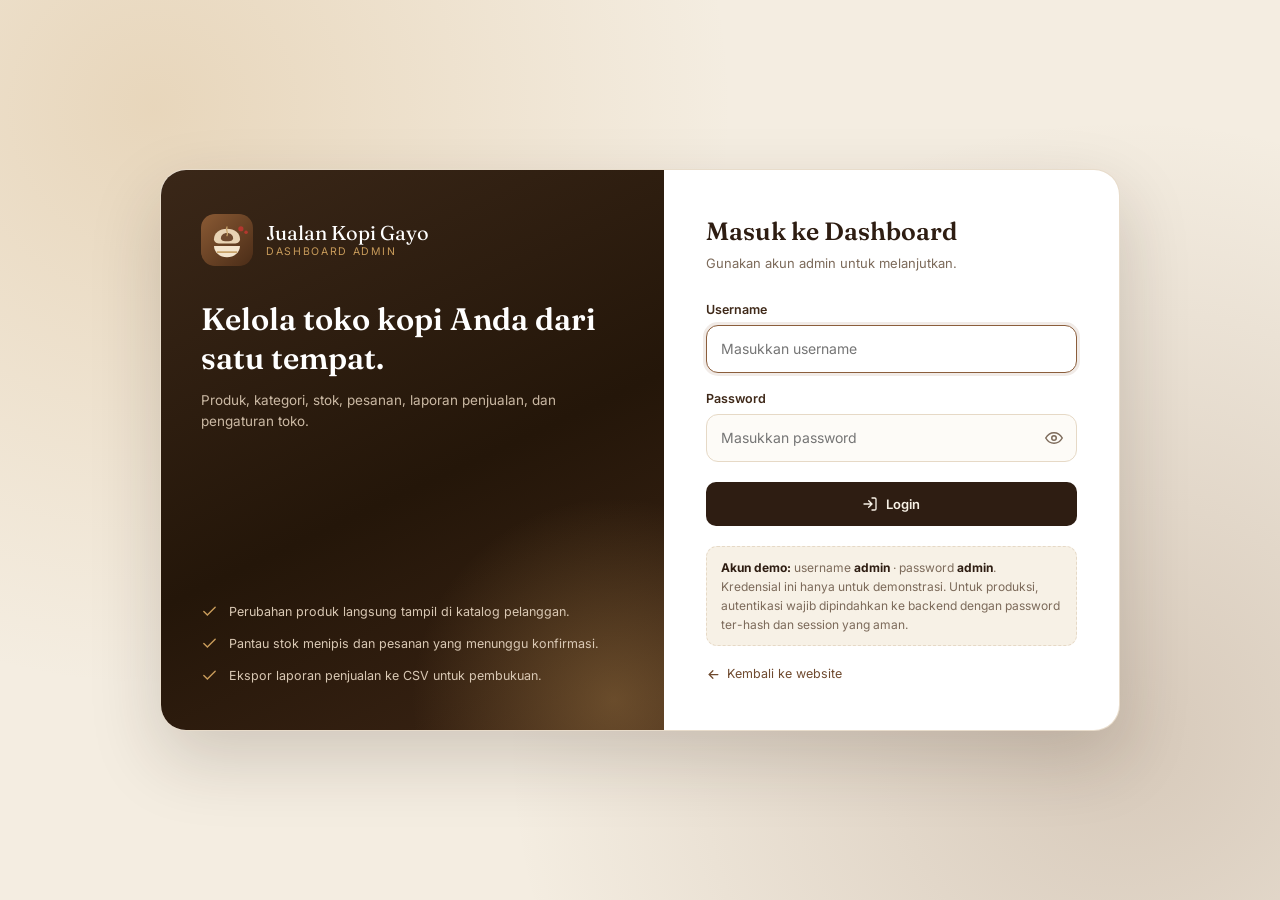
==== admin.html @ de760d2d "Add customer site and admin dashboard so the Vercel project has pages to serve. The deployed project" ====
<!DOCTYPE html>
<html lang="id">
<head>
  <meta charset="UTF-8" />
  <meta name="viewport" content="width=device-width, initial-scale=1.0" />
  <title>Dashboard Admin — Jualan Kopi Gayo</title>
  <meta name="robots" content="noindex, nofollow" />
  <link rel="icon" href="assets/logo.svg" type="image/svg+xml" />
  <link rel="preconnect" href="https://fonts.googleapis.com" />
  <link rel="preconnect" href="https://fonts.gstatic.com" crossorigin />
  <link href="https://fonts.googleapis.com/css2?family=Fraunces:opsz,wght@9..144,500;9..144,600&family=Inter:wght@400;500;600;700&display=swap" rel="stylesheet" />
  <link rel="stylesheet" href="css/admin.css" />
</head>
<body>
  <!-- ============ LOGIN ============ -->
  <section class="login-page" id="loginView">
    <div class="login-card">
      <div class="login-brand">
        <div class="brand-row">
          <img src="assets/logo.svg" alt="Logo Jualan Kopi Gayo" id="loginLogo" />
          <div>
            <div class="brand-name" id="loginBrandName">Jualan Kopi Gayo</div>
            <div class="brand-sub">Dashboard Admin</div>
          </div>
        </div>
        <h1>Kelola toko kopi Anda dari satu tempat.</h1>
        <p>Produk, kategori, stok, pesanan, laporan penjualan, dan pengaturan toko.</p>
        <ul class="login-points">
          <li>
            <svg viewBox="0 0 24 24" fill="none" stroke="currentColor" stroke-width="2" stroke-linecap="round"><path d="M20 6L9 17l-5-5"/></svg>
            <span>Perubahan produk langsung tampil di katalog pelanggan.</span>
          </li>
          <li>
            <svg viewBox="0 0 24 24" fill="none" stroke="currentColor" stroke-width="2" stroke-linecap="round"><path d="M20 6L9 17l-5-5"/></svg>
            <span>Pantau stok menipis dan pesanan yang menunggu konfirmasi.</span>
          </li>
          <li>
            <svg viewBox="0 0 24 24" fill="none" stroke="currentColor" stroke-width="2" stroke-linecap="round"><path d="M20 6L9 17l-5-5"/></svg>
            <span>Ekspor laporan penjualan ke CSV untuk pembukuan.</span>
          </li>
        </ul>
      </div>

      <div class="login-form-wrap">
        <h2>Masuk ke Dashboard</h2>
        <p>Gunakan akun admin untuk melanjutkan.</p>

        <div class="login-error" id="loginError" role="alert">
          <svg viewBox="0 0 24 24" fill="none" stroke="currentColor" stroke-width="2" stroke-linecap="round"><circle cx="12" cy="12" r="10"/><path d="M12 8v4M12 16h.01"/></svg>
          <span>Username atau password salah. Silakan coba lagi.</span>
        </div>

        <form id="loginForm" novalidate>
          <div class="form-group">
            <label for="loginUsername">Username</label>
            <div class="input-wrap">
              <input type="text" id="loginUsername" placeholder="Masukkan username" autocomplete="username" autocapitalize="none" spellcheck="false" />
            </div>
          </div>
          <div class="form-group">
            <label for="loginPassword">Password</label>
            <div class="input-wrap">
              <input type="password" id="loginPassword" placeholder="Masukkan password" autocomplete="current-password" />
              <button type="button" class="toggle-pass" id="togglePassword" aria-label="Tampilkan password" aria-pressed="false">
                <svg id="eyeIcon" viewBox="0 0 24 24" fill="none" stroke="currentColor" stroke-width="2" stroke-linecap="round"><path d="M1 12s4-7 11-7 11 7 11 7-4 7-11 7-11-7-11-7z"/><circle cx="12" cy="12" r="3"/></svg>
              </button>
            </div>
          </div>
          <button class="btn btn-primary btn-block" type="submit" style="height:44px;margin-top:4px">
            <svg viewBox="0 0 24 24" fill="none" stroke="currentColor" stroke-width="2" stroke-linecap="round"><path d="M15 3h4a2 2 0 0 1 2 2v14a2 2 0 0 1-2 2h-4"/><path d="M10 17l5-5-5-5M15 12H3"/></svg>
            Login
          </button>
        </form>

        <div class="login-hint">
          <strong>Akun demo:</strong> username <strong>admin</strong> · password <strong>admin</strong>.<br />
          Kredensial ini hanya untuk demonstrasi. Untuk produksi, autentikasi wajib dipindahkan ke backend dengan password ter-hash dan session yang aman.
        </div>

        <a class="login-back" href="index.html">
          <svg viewBox="0 0 24 24" fill="none" stroke="currentColor" stroke-width="2" stroke-linecap="round"><path d="M19 12H5M11 18l-6-6 6-6"/></svg>
          Kembali ke website
        </a>
      </div>
    </div>
  </section>

  <!-- ============ APP ============ -->
  <div class="app" id="appView" hidden>
    <aside class="sidebar" id="sidebar" aria-label="Navigasi dashboard">
      <div class="sidebar-brand">
        <img src="assets/logo.svg" alt="Logo toko" id="sidebarLogo" />
        <div class="sidebar-brand-text">
          <strong id="sidebarStoreName">Jualan Kopi Gayo</strong>
          <span>Admin Panel</span>
        </div>
      </div>

      <nav class="side-nav">
        <div class="side-section-label">Menu Utama</div>
        <button class="side-link active" data-view="dashboard" type="button">
          <svg viewBox="0 0 24 24" fill="none" stroke="currentColor" stroke-width="2" stroke-linecap="round"><rect x="3" y="3" width="7" height="9" rx="1.5"/><rect x="14" y="3" width="7" height="5" rx="1.5"/><rect x="14" y="12" width="7" height="9" rx="1.5"/><rect x="3" y="16" width="7" height="5" rx="1.5"/></svg>
          <span>Dashboard</span>
        </button>
        <button class="side-link" data-view="produk" type="button">
          <svg viewBox="0 0 24 24" fill="none" stroke="currentColor" stroke-width="2" stroke-linecap="round"><path d="M21 8l-9-5-9 5 9 5 9-5z"/><path d="M3 8v8l9 5 9-5V8"/><path d="M12 13v8"/></svg>
          <span>Kelola Produk</span>
        </button>
        <button class="side-link" data-view="kategori" type="button">
          <svg viewBox="0 0 24 24" fill="none" stroke="currentColor" stroke-width="2" stroke-linecap="round"><path d="M20.6 13.4L11 3.8A2 2 0 0 0 9.6 3H4a1 1 0 0 0-1 1v5.6a2 2 0 0 0 .6 1.4l9.6 9.6a2 2 0 0 0 2.8 0l4.6-4.6a2 2 0 0 0 0-2.6z"/><circle cx="7.5" cy="7.5" r="1.2"/></svg>
          <span>Kategori Produk</span>
        </button>
        <button class="side-link" data-view="stok" type="button">
          <svg viewBox="0 0 24 24" fill="none" stroke="currentColor" stroke-width="2" stroke-linecap="round"><path d="M3 7l9-4 9 4v10l-9 4-9-4z"/><path d="M3 7l9 4 9-4M12 11v10"/></svg>
          <span>Stok Produk</span>
        </button>
        <button class="side-link" data-view="pesanan" type="button">
          <svg viewBox="0 0 24 24" fill="none" stroke="currentColor" stroke-width="2" stroke-linecap="round"><circle cx="9" cy="21" r="1"/><circle cx="20" cy="21" r="1"/><path d="M1 1h4l2.7 13.4a2 2 0 0 0 2 1.6h9.7a2 2 0 0 0 2-1.6L23 6H6"/></svg>
          <span>Pesanan</span>
          <span class="side-badge" id="pendingBadge" hidden>0</span>
        </button>

        <div class="side-section-label">Analitik &amp; Toko</div>
        <button class="side-link" data-view="laporan" type="button">
          <svg viewBox="0 0 24 24" fill="none" stroke="currentColor" stroke-width="2" stroke-linecap="round"><path d="M3 3v18h18"/><path d="M7 15l4-5 3 3 5-7"/></svg>
          <span>Laporan Penjualan</span>
        </button>
        <button class="side-link" data-view="pengaturan" type="button">
          <svg viewBox="0 0 24 24" fill="none" stroke="currentColor" stroke-width="2" stroke-linecap="round"><circle cx="12" cy="12" r="3"/><path d="M19.4 15a1.6 1.6 0 0 0 .3 1.8l.1.1a2 2 0 1 1-2.8 2.8l-.1-.1a1.6 1.6 0 0 0-1.8-.3 1.6 1.6 0 0 0-1 1.5V21a2 2 0 1 1-4 0v-.1A1.6 1.6 0 0 0 9 19.4a1.6 1.6 0 0 0-1.8.3l-.1.1a2 2 0 1 1-2.8-2.8l.1-.1a1.6 1.6 0 0 0 .3-1.8 1.6 1.6 0 0 0-1.5-1H3a2 2 0 1 1 0-4h.1A1.6 1.6 0 0 0 4.6 9a1.6 1.6 0 0 0-.3-1.8l-.1-.1a2 2 0 1 1 2.8-2.8l.1.1a1.6 1.6 0 0 0 1.8.3H9a1.6 1.6 0 0 0 1-1.5V3a2 2 0 1 1 4 0v.1a1.6 1.6 0 0 0 1 1.5 1.6 1.6 0 0 0 1.8-.3l.1-.1a2 2 0 1 1 2.8 2.8l-.1.1a1.6 1.6 0 0 0-.3 1.8V9a1.6 1.6 0 0 0 1.5 1H21a2 2 0 1 1 0 4h-.1a1.6 1.6 0 0 0-1.5 1z"/></svg>
          <span>Pengaturan Toko</span>
        </button>
      </nav>

      <div class="sidebar-foot">
        <button class="side-link" id="logoutSide" type="button">
          <svg viewBox="0 0 24 24" fill="none" stroke="currentColor" stroke-width="2" stroke-linecap="round"><path d="M9 21H5a2 2 0 0 1-2-2V5a2 2 0 0 1 2-2h4"/><path d="M16 17l5-5-5-5M21 12H9"/></svg>
          <span>Logout</span>
        </button>
        <small>Demo · data lokal browser</small>
      </div>
    </aside>

    <div class="overlay-backdrop" id="sidebarOverlay"></div>

    <div class="app-main">
      <header class="topbar">
        <button class="btn-icon menu-btn" id="menuToggle" type="button" aria-label="Buka menu">
          <svg viewBox="0 0 24 24" fill="none" stroke="currentColor" stroke-width="2" stroke-linecap="round"><path d="M3 6h18M3 12h18M3 18h18"/></svg>
        </button>
        <button class="btn-icon menu-btn" id="sidebarCollapse" type="button" aria-label="Ciutkan sidebar" title="Ciutkan sidebar" style="display:none">
          <svg viewBox="0 0 24 24" fill="none" stroke="currentColor" stroke-width="2" stroke-linecap="round"><path d="M9 18l6-6-6-6"/></svg>
        </button>
        <div class="topbar-titles">
          <h1 id="pageTitle">Ringkasan Dashboard</h1>
          <p id="pageSubtitle">Pantau performa toko kopi Anda</p>
        </div>
        <div class="topbar-right">
          <div class="clock">
            <strong id="clockTime">--:--:--</strong>
            <span id="clockDate">—</span>
          </div>
          <div class="admin-chip">
            <span class="avatar" id="adminAvatar">A</span>
            <div class="admin-chip-text">
              <strong id="adminName">Admin</strong>
              <span>Pemilik toko</span>
            </div>
          </div>
          <button class="btn-icon danger" id="logoutBtn" type="button" aria-label="Logout" title="Logout">
            <svg viewBox="0 0 24 24" fill="none" stroke="currentColor" stroke-width="2" stroke-linecap="round"><path d="M9 21H5a2 2 0 0 1-2-2V5a2 2 0 0 1 2-2h4"/><path d="M16 17l5-5-5-5M21 12H9"/></svg>
          </button>
        </div>
      </header>

      <main class="view-wrap">
        <div id="view" class="view" aria-live="polite"></div>
      </main>
    </div>
  </div>

  <div class="modal-root" id="modalRoot" aria-hidden="true"></div>
  <div class="toast-stack" id="toastStack" aria-live="polite"></div>

  <script src="js/data.js"></script>
  <script src="js/store.js"></script>
  <script src="js/admin.js"></script>
</body>
</html>
---- css/admin.css ----
/* =========================================================
   Jualan Kopi Gayo — Dashboard Admin
   ========================================================= */
:root {
  --dark: #2E1D12;
  --dark-2: #3F2919;
  --coffee: #6F4A2F;
  --coffee-2: #8B5E3C;
  --gold: #C89B5A;
  --cream: #F7F1E6;
  --cream-2: #EFE4D2;
  --white: #FFFFFF;
  --ink: #33251B;
  --muted: #7C6A5A;
  --green: #2F7D53;
  --green-bg: #E4F1E9;
  --red: #B4372E;
  --red-bg: #FBE8E6;
  --amber: #9A6B1F;
  --amber-bg: #FBF0DC;
  --blue: #2C5F86;
  --blue-bg: #E4EEF6;
  --line: #E6D9C6;
  --shadow-sm: 0 1px 3px rgba(46, 29, 18, .07);
  --shadow: 0 12px 32px rgba(46, 29, 18, .1);
  --sidebar-w: 262px;
  --sidebar-w-collapsed: 86px;
  --font-body: "Inter", "Segoe UI", system-ui, -apple-system, sans-serif;
  --font-head: "Fraunces", Georgia, serif;
}

* { box-sizing: border-box; }
html, body { height: 100%; }
body {
  margin: 0;
  font-family: var(--font-body);
  background: #F6F1E8;
  color: var(--ink);
  font-size: 14px;
  line-height: 1.55;
  -webkit-font-smoothing: antialiased;
}
h1, h2, h3, h4 { margin: 0; font-family: var(--font-head); color: var(--dark); font-weight: 600; line-height: 1.25; }
a { color: inherit; text-decoration: none; }
button, input, select, textarea { font: inherit; color: inherit; }
button { cursor: pointer; }
img { max-width: 100%; display: block; }
ul { margin: 0; padding: 0; list-style: none; }
[hidden] { display: none !important; }
::selection { background: rgba(200, 155, 90, .35); }

::-webkit-scrollbar { width: 10px; height: 10px; }
::-webkit-scrollbar-thumb { background: #CFBEA9; border-radius: 8px; border: 3px solid transparent; background-clip: content-box; }
::-webkit-scrollbar-thumb:hover { background: #B7A38A; background-clip: content-box; }

/* ---------------- Login ---------------- */
.login-page {
  min-height: 100vh;
  display: grid;
  place-items: center;
  padding: 28px 20px;
  background:
    radial-gradient(circle at 12% 12%, rgba(200, 155, 90, .28), transparent 42%),
    radial-gradient(circle at 88% 82%, rgba(111, 74, 47, .22), transparent 46%),
    #F4EDE1;
}
.login-card {
  width: min(960px, 100%);
  display: grid;
  grid-template-columns: 1.05fr .95fr;
  background: var(--white);
  border-radius: 26px;
  overflow: hidden;
  box-shadow: 0 28px 70px rgba(46, 29, 18, .18);
  border: 1px solid rgba(230, 217, 198, .9);
}
.login-brand {
  background: linear-gradient(155deg, #3A2718 0%, #241609 55%, #3B2414 100%);
  color: #EBDCC7;
  padding: 44px 40px;
  position: relative;
  overflow: hidden;
  display: flex;
  flex-direction: column;
}
.login-brand::after {
  content: "";
  position: absolute;
  width: 420px;
  height: 420px;
  border-radius: 50%;
  right: -160px;
  bottom: -180px;
  background: radial-gradient(circle, rgba(200, 155, 90, .35), transparent 68%);
}
.login-brand .brand-row { display: flex; align-items: center; gap: 13px; position: relative; z-index: 1; }
.login-brand img { width: 52px; height: 52px; border-radius: 14px; }
.login-brand .brand-name { font-family: var(--font-head); font-size: 20px; color: #fff; line-height: 1.15; }
.login-brand .brand-sub { font-size: 10.5px; letter-spacing: .16em; text-transform: uppercase; color: var(--gold); }
.login-brand h1 { color: #fff; font-size: 31px; margin: 34px 0 12px; position: relative; z-index: 1; }
.login-brand p { color: #CBB9A4; font-size: 13.5px; margin: 0 0 26px; position: relative; z-index: 1; }
.login-points { display: grid; gap: 13px; position: relative; z-index: 1; margin-top: auto; }
.login-points li { display: flex; gap: 11px; align-items: flex-start; font-size: 12.5px; color: #D9C8B4; }
.login-points svg { width: 17px; height: 17px; color: var(--gold); flex-shrink: 0; margin-top: 1px; }
.login-form-wrap { padding: 46px 42px; display: flex; flex-direction: column; justify-content: center; }
.login-form-wrap h2 { font-size: 25px; margin-bottom: 6px; }
.login-form-wrap > p { color: var(--muted); font-size: 13px; margin: 0 0 26px; }
.form-group { display: grid; gap: 6px; margin-bottom: 16px; }
.form-group label { font-size: 12.5px; font-weight: 600; color: var(--dark-2); }
.input-wrap { position: relative; }
.input-wrap input {
  width: 100%;
  padding: 12px 14px;
  border-radius: 12px;
  border: 1px solid var(--line);
  background: #FDFBF7;
  outline: none;
  transition: border-color .16s ease, box-shadow .16s ease;
  font-size: 14px;
}
.input-wrap input:focus { border-color: var(--coffee-2); box-shadow: 0 0 0 3px rgba(139, 94, 60, .12); background: #fff; }
.input-wrap input[type="password"], .input-wrap input.has-toggle { padding-right: 46px; }
.toggle-pass {
  position: absolute;
  right: 6px;
  top: 50%;
  transform: translateY(-50%);
  width: 34px;
  height: 34px;
  border: none;
  background: transparent;
  border-radius: 8px;
  display: grid;
  place-items: center;
  color: var(--muted);
}
.toggle-pass:hover { background: var(--cream); color: var(--coffee); }
.toggle-pass svg { width: 18px; height: 18px; }
.login-error {
  display: none;
  gap: 8px;
  align-items: flex-start;
  background: var(--red-bg);
  color: #8C2A22;
  border-radius: 11px;
  padding: 10px 13px;
  font-size: 12.5px;
  margin-bottom: 16px;
  border: 1px solid #F2CFCB;
}
.login-error.show { display: flex; }
.login-error svg { width: 16px; height: 16px; flex-shrink: 0; margin-top: 1px; }
.login-hint {
  margin-top: 20px;
  font-size: 12px;
  color: var(--muted);
  background: var(--cream);
  border: 1px dashed var(--line);
  border-radius: 11px;
  padding: 11px 14px;
  line-height: 1.6;
}
.login-hint strong { color: var(--dark); }
.login-back { margin-top: 18px; font-size: 12.5px; color: var(--coffee); display: inline-flex; align-items: center; gap: 6px; }
.login-back:hover { text-decoration: underline; }
.login-back svg { width: 15px; height: 15px; }

/* ---------------- Buttons ---------------- */
.btn {
  display: inline-flex;
  align-items: center;
  justify-content: center;
  gap: 8px;
  padding: 10px 17px;
  border-radius: 10px;
  border: 1px solid transparent;
  font-size: 13px;
  font-weight: 600;
  transition: background .16s ease, border-color .16s ease, color .16s ease, transform .16s ease;
  white-space: nowrap;
}
.btn:active { transform: translateY(1px); }
.btn svg { width: 16px; height: 16px; }
.btn-primary { background: var(--dark); color: var(--cream); }
.btn-primary:hover { background: var(--coffee); }
.btn-outline { background: var(--white); border-color: var(--line); color: var(--dark-2); }
.btn-outline:hover { border-color: var(--coffee-2); background: #FBF7F0; }
.btn-danger { background: var(--red); color: #fff; }
.btn-danger:hover { background: #9C2C24; }
.btn-ghost { background: transparent; color: var(--coffee); }
.btn-ghost:hover { background: rgba(111, 74, 47, .08); }
.btn-sm { padding: 7px 12px; font-size: 12px; border-radius: 8px; }
.btn-sm svg { width: 14px; height: 14px; }
.btn-block { width: 100%; }
.btn[disabled] { opacity: .5; cursor: not-allowed; }
.btn-icon {
  width: 34px;
  height: 34px;
  padding: 0;
  border-radius: 9px;
  border: 1px solid var(--line);
  background: var(--white);
  color: var(--coffee);
  display: inline-grid;
  place-items: center;
}
.btn-icon:hover { background: var(--cream); border-color: #D6C3AA; }
.btn-icon.danger:hover { background: var(--red-bg); color: var(--red); border-color: #F0CCC8; }
.btn-icon svg { width: 15px; height: 15px; }

/* ---------------- Layout ---------------- */
.app { display: flex; min-height: 100vh; }
.sidebar {
  position: fixed;
  inset: 0 auto 0 0;
  width: var(--sidebar-w);
  background: linear-gradient(180deg, #2E1D12 0%, #241610 60%, #1E120C 100%);
  color: #CBB9A4;
  display: flex;
  flex-direction: column;
  z-index: 60;
  transition: width .22s ease, transform .25s ease;
  overflow: hidden;
}
.sidebar-brand {
  display: flex;
  align-items: center;
  gap: 12px;
  padding: 22px 20px 20px;
  border-bottom: 1px solid rgba(255, 255, 255, .08);
  min-height: 84px;
}
.sidebar-brand img { width: 42px; height: 42px; border-radius: 12px; flex-shrink: 0; }
.sidebar-brand-text { min-width: 0; }
.sidebar-brand-text strong { display: block; color: #fff; font-family: var(--font-head); font-size: 16px; font-weight: 600; white-space: nowrap; overflow: hidden; text-overflow: ellipsis; }
.sidebar-brand-text span { font-size: 10px; letter-spacing: .14em; text-transform: uppercase; color: var(--gold); white-space: nowrap; }
.side-nav { padding: 16px 12px; display: grid; gap: 4px; overflow-y: auto; flex: 1; }
.side-section-label {
  font-size: 9.5px;
  letter-spacing: .16em;
  text-transform: uppercase;
  color: #8C7460;
  padding: 10px 12px 6px;
  white-space: nowrap;
}
.side-link {
  display: flex;
  align-items: center;
  gap: 12px;
  padding: 10px 12px;
  border-radius: 10px;
  border: none;
  background: transparent;
  color: #C6B4A0;
  font-size: 13.5px;
  text-align: left;
  position: relative;
  transition: background .15s ease, color .15s ease;
  width: 100%;
}
.side-link svg { width: 18px; height: 18px; flex-shrink: 0; opacity: .85; }
.side-link:hover { background: rgba(255, 255, 255, .06); color: #fff; }
.side-link.active { background: rgba(200, 155, 90, .16); color: #fff; }
.side-link.active::before {
  content: "";
  position: absolute;
  left: 0;
  top: 8px;
  bottom: 8px;
  width: 3px;
  border-radius: 0 3px 3px 0;
  background: var(--gold);
}
.side-link.active svg { color: var(--gold); opacity: 1; }
.side-link .side-badge {
  margin-left: auto;
  background: var(--red);
  color: #fff;
  font-size: 10px;
  font-weight: 700;
  padding: 1px 7px;
  border-radius: 999px;
}
.sidebar-foot { padding: 14px 12px 18px; border-top: 1px solid rgba(255, 255, 255, .08); }
.sidebar-foot .side-link:hover { background: rgba(180, 55, 46, .18); color: #FFD9D4; }
.sidebar-foot small { display: block; color: #7E6753; font-size: 10.5px; padding: 8px 12px 0; white-space: nowrap; }

.sidebar-collapsed .sidebar { width: var(--sidebar-w-collapsed); }
.sidebar-collapsed .sidebar-brand-text,
.sidebar-collapsed .side-link span,
.sidebar-collapsed .side-section-label,
.sidebar-collapsed .sidebar-foot small,
.sidebar-collapsed .side-badge { display: none; }
.sidebar-collapsed .sidebar-brand { justify-content: center; padding-inline: 12px; }
.sidebar-collapsed .side-link { justify-content: center; padding: 12px; }
.sidebar-collapsed .sidebar-foot { padding-inline: 12px; }
.sidebar-collapsed .app-main { margin-left: var(--sidebar-w-collapsed); }

.app-main { margin-left: var(--sidebar-w); flex: 1; min-width: 0; transition: margin .22s ease; display: flex; flex-direction: column; }

.topbar {
  position: sticky;
  top: 0;
  z-index: 40;
  background: rgba(255, 255, 255, .92);
  backdrop-filter: blur(10px);
  border-bottom: 1px solid var(--line);
  padding: 13px 26px;
  display: flex;
  align-items: center;
  gap: 16px;
}
.menu-btn { display: none; }
.topbar-titles { min-width: 0; }
.topbar-titles h1 { font-size: 21px; white-space: nowrap; overflow: hidden; text-overflow: ellipsis; }
.topbar-titles p { margin: 1px 0 0; font-size: 12px; color: var(--muted); }
.topbar-right { margin-left: auto; display: flex; align-items: center; gap: 16px; }
.clock { text-align: right; line-height: 1.3; }
.clock strong { display: block; font-size: 13px; color: var(--dark); font-variant-numeric: tabular-nums; }
.clock span { font-size: 11px; color: var(--muted); }
.admin-chip {
  display: flex;
  align-items: center;
  gap: 9px;
  padding: 6px 12px 6px 6px;
  border: 1px solid var(--line);
  border-radius: 999px;
  background: var(--white);
}
.avatar {
  width: 32px;
  height: 32px;
  border-radius: 50%;
  background: linear-gradient(140deg, var(--coffee-2), var(--dark));
  color: #fff;
  display: grid;
  place-items: center;
  font-size: 13px;
  font-weight: 700;
  flex-shrink: 0;
}
.admin-chip strong { display: block; font-size: 12.5px; line-height: 1.2; color: var(--dark); }
.admin-chip span { font-size: 10.5px; color: var(--muted); }

.view-wrap { padding: 26px; flex: 1; }
.view { animation: viewIn .22s ease; }
@keyframes viewIn { from { opacity: 0; transform: translateY(6px); } to { opacity: 1; transform: none; } }

.greeting { display: flex; align-items: flex-end; justify-content: space-between; gap: 16px; flex-wrap: wrap; margin-bottom: 18px; }
.greeting h2 { font-size: 22px; }
.greeting p { margin: 3px 0 0; font-size: 12.5px; color: var(--muted); }

/* ---------------- Cards & panels ---------------- */
.cards-grid {
  display: grid;
  grid-template-columns: repeat(auto-fit, minmax(190px, 1fr));
  gap: 14px;
  margin-bottom: 20px;
}
.stat-card {
  background: var(--white);
  border: 1px solid var(--line);
  border-radius: 15px;
  padding: 16px 18px;
  display: flex;
  gap: 13px;
  align-items: flex-start;
  box-shadow: var(--shadow-sm);
  min-width: 0;
}
.stat-icon {
  width: 40px;
  height: 40px;
  border-radius: 11px;
  display: grid;
  place-items: center;
  background: var(--cream);
  color: var(--coffee);
  flex-shrink: 0;
}
.stat-icon svg { width: 19px; height: 19px; }
.stat-icon.green { background: var(--green-bg); color: var(--green); }
.stat-icon.amber { background: var(--amber-bg); color: var(--amber); }
.stat-icon.red { background: var(--red-bg); color: var(--red); }
.stat-icon.blue { background: var(--blue-bg); color: var(--blue); }
.stat-meta { min-width: 0; }
.stat-meta span { display: block; font-size: 11.5px; color: var(--muted); margin-bottom: 3px; }
.stat-meta strong { display: block; font-size: 21px; font-family: var(--font-head); color: var(--dark); line-height: 1.15; word-break: break-word; }
.stat-meta small { display: block; font-size: 10.5px; color: var(--muted); margin-top: 3px; }

.panel {
  background: var(--white);
  border: 1px solid var(--line);
  border-radius: 16px;
  box-shadow: var(--shadow-sm);
  overflow: hidden;
  margin-bottom: 20px;
}
.panel-head {
  display: flex;
  align-items: center;
  gap: 12px;
  padding: 16px 20px;
  border-bottom: 1px solid #F0E6D8;
  flex-wrap: wrap;
}
.panel-head h3 { font-size: 16px; }
.panel-head p { margin: 1px 0 0; font-size: 11.5px; color: var(--muted); }
.panel-head .panel-actions { margin-left: auto; display: flex; gap: 8px; align-items: center; }
.panel-body { padding: 20px; }
.panel-body.flush { padding: 0; }
.two-col { display: grid; grid-template-columns: 1.35fr .65fr; gap: 20px; align-items: start; }
.two-col > .panel { margin-bottom: 0; }

/* ---------------- Chart ---------------- */
.chart-bars {
  display: flex;
  align-items: flex-end;
  gap: 8px;
  height: 210px;
  padding: 26px 0 0;
}
.bar-col { flex: 1; min-width: 0; height: 100%; display: flex; flex-direction: column; justify-content: flex-end; gap: 7px; }
.bar-wrap { flex: 1; display: flex; align-items: flex-end; }
.bar {
  width: 100%;
  min-height: 4px;
  border-radius: 7px 7px 3px 3px;
  background: linear-gradient(180deg, #C89B5A 0%, #8B5E3C 100%);
  position: relative;
  transition: height .45s ease, filter .16s ease;
}
.bar:hover { filter: brightness(1.08); }
.bar span {
  position: absolute;
  top: -17px;
  left: 50%;
  transform: translateX(-50%);
  font-size: 9.5px;
  color: var(--muted);
  white-space: nowrap;
}
.chart-bars.dense .bar span { display: none; }
.bar-label { font-size: 10.5px; color: var(--muted); text-align: center; white-space: nowrap; overflow: hidden; text-overflow: ellipsis; }
.chart-empty {
  height: 210px;
  display: grid;
  place-items: center;
  text-align: center;
  gap: 6px;
  color: var(--muted);
  background: repeating-linear-gradient(0deg, transparent, transparent 41px, #F4EADC 41px, #F4EADC 42px);
  border-radius: 10px;
}
.chart-empty svg { width: 30px; height: 30px; color: #C6AF93; }
.chart-empty strong { display: block; font-size: 13px; color: var(--dark-2); }
.chart-empty span { font-size: 11.5px; }

.hbar-list { display: grid; gap: 15px; }
.hbar-row { display: grid; gap: 6px; }
.hbar-top { display: flex; justify-content: space-between; gap: 10px; font-size: 12px; }
.hbar-top strong { font-weight: 600; color: var(--dark); overflow: hidden; text-overflow: ellipsis; white-space: nowrap; }
.hbar-top span { color: var(--muted); white-space: nowrap; font-size: 11px; }
.hbar-track { height: 8px; border-radius: 999px; background: #F1E7D8; overflow: hidden; }
.hbar-fill { height: 100%; border-radius: 999px; background: linear-gradient(90deg, #8B5E3C, #C89B5A); }

/* ---------------- Tables ---------------- */
.table-wrap { width: 100%; overflow-x: auto; }
table.data-table { width: 100%; border-collapse: collapse; min-width: 680px; font-size: 12.5px; }
table.data-table th {
  text-align: left;
  font-size: 10.5px;
  letter-spacing: .07em;
  text-transform: uppercase;
  color: var(--muted);
  font-weight: 600;
  padding: 11px 16px;
  background: #FBF6EE;
  border-bottom: 1px solid var(--line);
  white-space: nowrap;
}
table.data-table td { padding: 12px 16px; border-bottom: 1px solid #F3EADF; vertical-align: middle; }
table.data-table tbody tr:last-child td { border-bottom: none; }
table.data-table tbody tr:hover td { background: #FDFAF5; }
.cell-strong { font-weight: 600; color: var(--dark); }
.cell-muted { color: var(--muted); font-size: 11.5px; }
.cell-actions { display: flex; gap: 6px; justify-content: flex-end; }
.product-cell { display: flex; align-items: center; gap: 11px; min-width: 180px; }
.product-cell img {
  width: 42px;
  height: 42px;
  border-radius: 9px;
  object-fit: cover;
  border: 1px solid var(--line);
  background: var(--cream-2);
  flex-shrink: 0;
}
.product-cell .name { font-weight: 600; color: var(--dark); line-height: 1.3; }
.product-cell .id { font-size: 10.5px; color: var(--muted); }
.price-now { font-weight: 600; color: var(--dark); white-space: nowrap; }
.stock-number { font-variant-numeric: tabular-nums; font-weight: 600; }

.badge {
  display: inline-flex;
  align-items: center;
  gap: 4px;
  padding: 3px 9px;
  border-radius: 999px;
  font-size: 10.5px;
  font-weight: 600;
  white-space: nowrap;
  background: #F2ECE2;
  color: #6E5B49;
}
.badge .dot { width: 5px; height: 5px; border-radius: 50%; background: currentColor; }
.badge-success { background: var(--green-bg); color: #256943; }
.badge-warning { background: var(--amber-bg); color: var(--amber); }
.badge-danger { background: var(--red-bg); color: var(--red); }
.badge-info { background: var(--blue-bg); color: var(--blue); }
.badge-neutral { background: #F1EBE2; color: #6E5B49; }

.status-select {
  padding: 5px 28px 5px 9px;
  border-radius: 8px;
  border: 1px solid var(--line);
  background-color: #FDFBF7;
  font-size: 11.5px;
  font-weight: 600;
  color: var(--dark-2);
  appearance: none;
  background-image: url("data:image/svg+xml,%3Csvg xmlns='http://www.w3.org/2000/svg' viewBox='0 0 24 24' fill='none' stroke='%237C6A5A' stroke-width='2' stroke-linecap='round'%3E%3Cpath d='M6 9l6 6 6-6'/%3E%3C/svg%3E");
  background-repeat: no-repeat;
  background-position: right 7px center;
  background-size: 13px;
  cursor: pointer;
  max-width: 170px;
}

/* ---------------- Toolbar ---------------- */
.toolbar {
  display: flex;
  flex-wrap: wrap;
  gap: 10px;
  align-items: center;
  margin-bottom: 16px;
}
.toolbar .search-box { position: relative; flex: 1 1 240px; max-width: 320px; }
.toolbar .search-box svg {
  position: absolute;
  left: 12px;
  top: 50%;
  transform: translateY(-50%);
  width: 15px;
  height: 15px;
  color: var(--muted);
  pointer-events: none;
}
.toolbar input[type="search"],
.toolbar select,
.form-field input,
.form-field select,
.form-field textarea {
  width: 100%;
  padding: 9px 12px;
  border-radius: 9px;
  border: 1px solid var(--line);
  background: #FDFBF7;
  font-size: 12.5px;
  outline: none;
  transition: border-color .16s ease, box-shadow .16s ease;
}
.toolbar input[type="search"] { padding-left: 36px; }
.toolbar input:focus, .toolbar select:focus,
.form-field input:focus, .form-field select:focus, .form-field textarea:focus {
  border-color: var(--coffee-2);
  box-shadow: 0 0 0 3px rgba(139, 94, 60, .1);
  background: #fff;
}
.toolbar select { width: auto; min-width: 150px; cursor: pointer; padding-right: 30px; }
.toolbar .spacer { margin-left: auto; }

.chip-row { display: flex; flex-wrap: wrap; gap: 8px; margin-bottom: 16px; }
.chip-btn {
  padding: 6px 13px;
  border-radius: 999px;
  border: 1px solid var(--line);
  background: var(--white);
  font-size: 12px;
  font-weight: 500;
  color: var(--dark-2);
}
.chip-btn:hover { border-color: var(--coffee-2); }
.chip-btn.active { background: var(--dark); color: var(--cream); border-color: var(--dark); }
.chip-btn .count { opacity: .7; margin-left: 4px; }

/* ---------------- Empty & loading ---------------- */
.empty {
  text-align: center;
  padding: 48px 22px;
  color: var(--muted);
}
.empty .empty-icon {
  width: 52px;
  height: 52px;
  border-radius: 15px;
  margin: 0 auto 14px;
  display: grid;
  place-items: center;
  background: var(--cream);
  color: var(--coffee-2);
}
.empty .empty-icon svg { width: 24px; height: 24px; }
.empty h3 { font-size: 17px; margin-bottom: 5px; }
.empty p { margin: 0 auto 16px; font-size: 12.5px; max-width: 380px; line-height: 1.65; }
.empty.small { padding: 30px 16px; }

.skeleton-grid { display: grid; grid-template-columns: repeat(auto-fit, minmax(190px, 1fr)); gap: 14px; margin-bottom: 20px; }
.skeleton {
  background: linear-gradient(90deg, #F1E8DB 25%, #F8F2E8 37%, #F1E8DB 63%);
  background-size: 400% 100%;
  animation: shimmer 1.3s ease infinite;
  border-radius: 14px;
  height: 92px;
}
.skeleton.wide { height: 280px; }
@keyframes shimmer { 0% { background-position: 100% 50%; } 100% { background-position: 0 50%; } }

.notice {
  display: flex;
  gap: 10px;
  align-items: flex-start;
  background: #FBF4E6;
  border: 1px solid #EEDDC2;
  border-radius: 11px;
  padding: 11px 14px;
  font-size: 12px;
  color: #6B5439;
  line-height: 1.6;
  margin-bottom: 18px;
}
.notice svg { width: 16px; height: 16px; color: #A8802F; flex-shrink: 0; margin-top: 2px; }
.notice strong { color: #4E3A22; }
.notice.info { background: #EEF4F9; border-color: #D5E4EF; color: #3A5A72; }
.notice.info svg { color: #3F7396; }

/* ---------------- Forms & modal ---------------- */
.form-grid { display: grid; grid-template-columns: 1fr 1fr; gap: 14px 16px; }
.form-field { display: grid; gap: 5px; min-width: 0; }
.form-field.full { grid-column: 1 / -1; }
.form-field label { font-size: 11.5px; font-weight: 600; color: var(--dark-2); }
.form-field label .req { color: var(--red); }
.form-field textarea { resize: vertical; min-height: 74px; }
.form-field input[type="number"] { font-variant-numeric: tabular-nums; }
.form-error { font-size: 10.5px; color: var(--red); display: none; }
.form-field.invalid input, .form-field.invalid select, .form-field.invalid textarea { border-color: var(--red); background: #FFF8F7; }
.form-field.invalid .form-error { display: block; }
.form-hint { font-size: 10.5px; color: var(--muted); }

.image-picker { display: flex; gap: 14px; align-items: flex-start; flex-wrap: wrap; }
.image-preview {
  width: 92px;
  height: 92px;
  border-radius: 12px;
  border: 1px solid var(--line);
  background: var(--cream-2);
  overflow: hidden;
  flex-shrink: 0;
  display: grid;
  place-items: center;
  color: var(--muted);
}
.image-preview img { width: 100%; height: 100%; object-fit: cover; }
.image-picker-fields { flex: 1 1 220px; min-width: 0; display: grid; gap: 8px; }
.file-btn { display: inline-flex; align-items: center; gap: 7px; font-size: 11.5px; font-weight: 600; color: var(--coffee); cursor: pointer; }
.file-btn input { display: none; }
.file-btn svg { width: 14px; height: 14px; }

.modal-root { position: fixed; inset: 0; z-index: 100; display: grid; place-items: center; padding: 18px; background: rgba(30, 19, 11, .5); backdrop-filter: blur(3px); opacity: 0; visibility: hidden; transition: opacity .2s ease, visibility .2s ease; }
.modal-root.open { opacity: 1; visibility: visible; }
.modal-card {
  background: var(--white);
  border-radius: 18px;
  width: min(780px, 100%);
  max-height: calc(100vh - 36px);
  display: flex;
  flex-direction: column;
  transform: translateY(12px);
  transition: transform .22s ease;
  box-shadow: 0 26px 60px rgba(46, 29, 18, .25);
}
.modal-root.open .modal-card { transform: none; }
.modal-card.sm { width: min(440px, 100%); }
.modal-card.lg { width: min(860px, 100%); }
.modal-head { padding: 17px 22px; border-bottom: 1px solid var(--line); display: flex; align-items: center; gap: 12px; }
.modal-head h3 { font-size: 17px; }
.modal-head p { margin: 1px 0 0; font-size: 11.5px; color: var(--muted); }
.modal-head .close-x { margin-left: auto; }
.close-x {
  width: 32px;
  height: 32px;
  border-radius: 9px;
  border: 1px solid var(--line);
  background: var(--white);
  display: grid;
  place-items: center;
  color: var(--muted);
  flex-shrink: 0;
}
.close-x:hover { background: var(--cream); color: var(--dark); }
.close-x svg { width: 16px; height: 16px; }
.modal-body { padding: 20px 22px; overflow-y: auto; }
.modal-foot { padding: 14px 22px; border-top: 1px solid var(--line); display: flex; gap: 9px; justify-content: flex-end; background: #FDFAF5; border-radius: 0 0 18px 18px; flex-wrap: wrap; }

/* ---------------- Stock ---------------- */
.stock-control { display: inline-flex; align-items: center; gap: 5px; }
.stock-control button {
  width: 28px;
  height: 28px;
  border-radius: 7px;
  border: 1px solid var(--line);
  background: var(--white);
  display: grid;
  place-items: center;
  color: var(--coffee);
  font-weight: 700;
}
.stock-control button:hover { background: var(--cream); }
.stock-control button svg { width: 12px; height: 12px; }
.stock-control input {
  width: 58px;
  padding: 6px 6px;
  text-align: center;
  border-radius: 7px;
  border: 1px solid var(--line);
  background: #FDFBF7;
  font-variant-numeric: tabular-nums;
  font-size: 12.5px;
  font-weight: 600;
}
.stock-control input:focus { outline: none; border-color: var(--coffee-2); box-shadow: 0 0 0 3px rgba(139, 94, 60, .1); }

/* ---------------- Category cards ---------------- */
.category-grid { display: grid; grid-template-columns: repeat(auto-fill, minmax(240px, 1fr)); gap: 14px; }
.category-card {
  border: 1px solid var(--line);
  border-radius: 13px;
  padding: 15px 16px;
  background: var(--white);
  display: flex;
  flex-direction: column;
  gap: 8px;
  transition: border-color .16s ease, box-shadow .16s ease;
}
.category-card:hover { border-color: #D8C4AA; box-shadow: var(--shadow-sm); }
.category-card .cat-top { display: flex; align-items: flex-start; gap: 10px; }
.category-card h4 { font-family: var(--font-body); font-size: 13.5px; font-weight: 600; color: var(--dark); }
.category-card p { margin: 0; font-size: 11.5px; color: var(--muted); line-height: 1.55; min-height: 34px; }
.category-card .cat-foot { display: flex; align-items: center; justify-content: space-between; gap: 8px; margin-top: auto; padding-top: 8px; border-top: 1px dashed #F0E5D6; }
.cat-count { font-size: 11px; color: var(--muted); }
.cat-count strong { color: var(--dark); }
.cat-actions { display: flex; gap: 5px; }

/* ---------------- Detail blocks ---------------- */
.detail-list { display: grid; grid-template-columns: 1fr 1fr; gap: 12px 20px; }
.detail-list div { font-size: 12.5px; }
.detail-list span { display: block; font-size: 10px; letter-spacing: .07em; text-transform: uppercase; color: var(--muted); margin-bottom: 2px; }
.detail-list strong { color: var(--dark); font-weight: 600; }
.detail-hero { display: flex; gap: 16px; align-items: flex-start; margin-bottom: 18px; }
.detail-hero img { width: 96px; height: 96px; border-radius: 13px; object-fit: cover; border: 1px solid var(--line); background: var(--cream-2); }
.detail-hero h4 { font-size: 19px; margin-bottom: 4px; }
.detail-hero p { margin: 0; font-size: 12px; color: var(--muted); }
.order-items-table { width: 100%; border-collapse: collapse; font-size: 12px; margin: 6px 0 4px; }
.order-items-table th { text-align: left; font-size: 10px; text-transform: uppercase; letter-spacing: .06em; color: var(--muted); padding: 7px 0; border-bottom: 1px solid var(--line); }
.order-items-table td { padding: 8px 0; border-bottom: 1px dashed #F1E7D9; }
.order-items-table td:last-child, .order-items-table th:last-child { text-align: right; }
.order-total { display: flex; justify-content: space-between; align-items: baseline; padding-top: 12px; font-size: 13px; }

/* ---------------- Confirm ---------------- */
.confirm-icon {
  width: 46px;
  height: 46px;
  border-radius: 13px;
  display: grid;
  place-items: center;
  background: var(--red-bg);
  color: var(--red);
  margin-bottom: 12px;
}
.confirm-icon.warn { background: var(--amber-bg); color: var(--amber); }
.confirm-icon svg { width: 22px; height: 22px; }
.confirm-text { font-size: 13px; color: #5D4C3C; margin: 0; line-height: 1.65; }
.confirm-text strong { color: var(--dark); }

/* ---------------- Toast ---------------- */
.toast-stack { position: fixed; top: 18px; right: 18px; z-index: 200; display: grid; gap: 9px; width: min(360px, calc(100% - 36px)); }
.toast {
  display: flex;
  gap: 10px;
  align-items: flex-start;
  background: var(--white);
  border-radius: 12px;
  padding: 12px 14px;
  box-shadow: var(--shadow);
  border-left: 4px solid var(--green);
  animation: toastIn .22s ease;
  font-size: 12.5px;
}
.toast.error { border-left-color: var(--red); }
.toast.info { border-left-color: var(--blue); }
.toast svg { width: 17px; height: 17px; flex-shrink: 0; margin-top: 1px; color: var(--green); }
.toast.error svg { color: var(--red); }
.toast.info svg { color: var(--blue); }
.toast strong { display: block; font-size: 12.5px; color: var(--dark); margin-bottom: 1px; }
.toast span { font-size: 11.5px; color: var(--muted); }
@keyframes toastIn { from { opacity: 0; transform: translateX(16px); } to { opacity: 1; transform: none; } }

.overlay-backdrop { position: fixed; inset: 0; background: rgba(30, 19, 11, .45); z-index: 55; opacity: 0; visibility: hidden; transition: all .2s ease; }
.overlay-backdrop.show { opacity: 1; visibility: visible; }

/* ---------------- Responsive ---------------- */
@media (max-width: 1180px) {
  .two-col { grid-template-columns: 1fr; }
}
@media (max-width: 1024px) {
  .clock { display: none; }
  .cards-grid { grid-template-columns: repeat(3, 1fr); }
}
@media (max-width: 900px) {
  .sidebar { transform: translateX(-100%); width: var(--sidebar-w); box-shadow: 20px 0 50px rgba(0, 0, 0, .2); }
  .sidebar-open .sidebar { transform: none; }
  .sidebar-collapsed .sidebar { width: var(--sidebar-w); }
  .sidebar-collapsed .sidebar-brand-text,
  .sidebar-collapsed .side-link span,
  .sidebar-collapsed .side-section-label,
  .sidebar-collapsed .sidebar-foot small,
  .sidebar-collapsed .side-badge { display: initial; }
  .sidebar-collapsed .sidebar-brand { justify-content: flex-start; padding-inline: 20px; }
  .sidebar-collapsed .side-link { justify-content: flex-start; padding: 10px 12px; }
  .app-main, .sidebar-collapsed .app-main { margin-left: 0; }
  .menu-btn { display: inline-grid; }
  .view-wrap { padding: 18px; }
  .topbar { padding: 11px 16px; }
  .topbar-titles h1 { font-size: 18px; }
  .admin-chip .admin-chip-text { display: none; }
  .admin-chip { padding: 4px; }
  #sidebarCollapse { display: none !important; }
  .login-card { grid-template-columns: 1fr; }
  .login-brand { padding: 26px 26px 30px; }
  .login-brand h1 { font-size: 24px; margin: 18px 0 8px; }
  .login-brand p { margin-bottom: 16px; }
  .login-points { display: none; }
  .login-form-wrap { padding: 26px; }
}
@media (max-width: 720px) {
  .cards-grid { grid-template-columns: repeat(2, 1fr); }
  .stat-card { padding: 13px; gap: 10px; }
  .stat-meta strong { font-size: 18px; }
  .form-grid { grid-template-columns: 1fr; }
  .detail-list { grid-template-columns: 1fr; }
  .toolbar .search-box { max-width: none; }
  .toolbar select { flex: 1 1 140px; min-width: 0; }
  .toolbar .spacer { display: none; }
  .view-wrap { padding: 14px; }
  .panel-body { padding: 15px; }
  .panel-head { padding: 14px 15px; }
  .panel-head .panel-actions { width: 100%; margin-left: 0; }
  .chart-bars { height: 180px; gap: 5px; }
  .bar-label { font-size: 9px; }
  .modal-body { padding: 16px; }
  .modal-foot { padding: 12px 16px; }
  .modal-card { max-height: calc(100vh - 20px); }
  .modal-root { padding: 10px; }
  .detail-hero { flex-direction: column; }
  .detail-hero img { width: 100%; height: 170px; }
}
@media (max-width: 480px) {
  .cards-grid { grid-template-columns: 1fr; }
  .topbar-titles p { display: none; }
  .admin-chip { display: none; }
  .login-form-wrap { padding: 22px 20px; }
  .login-brand { padding: 22px 20px; }
  .login-brand h1 { font-size: 21px; }
}
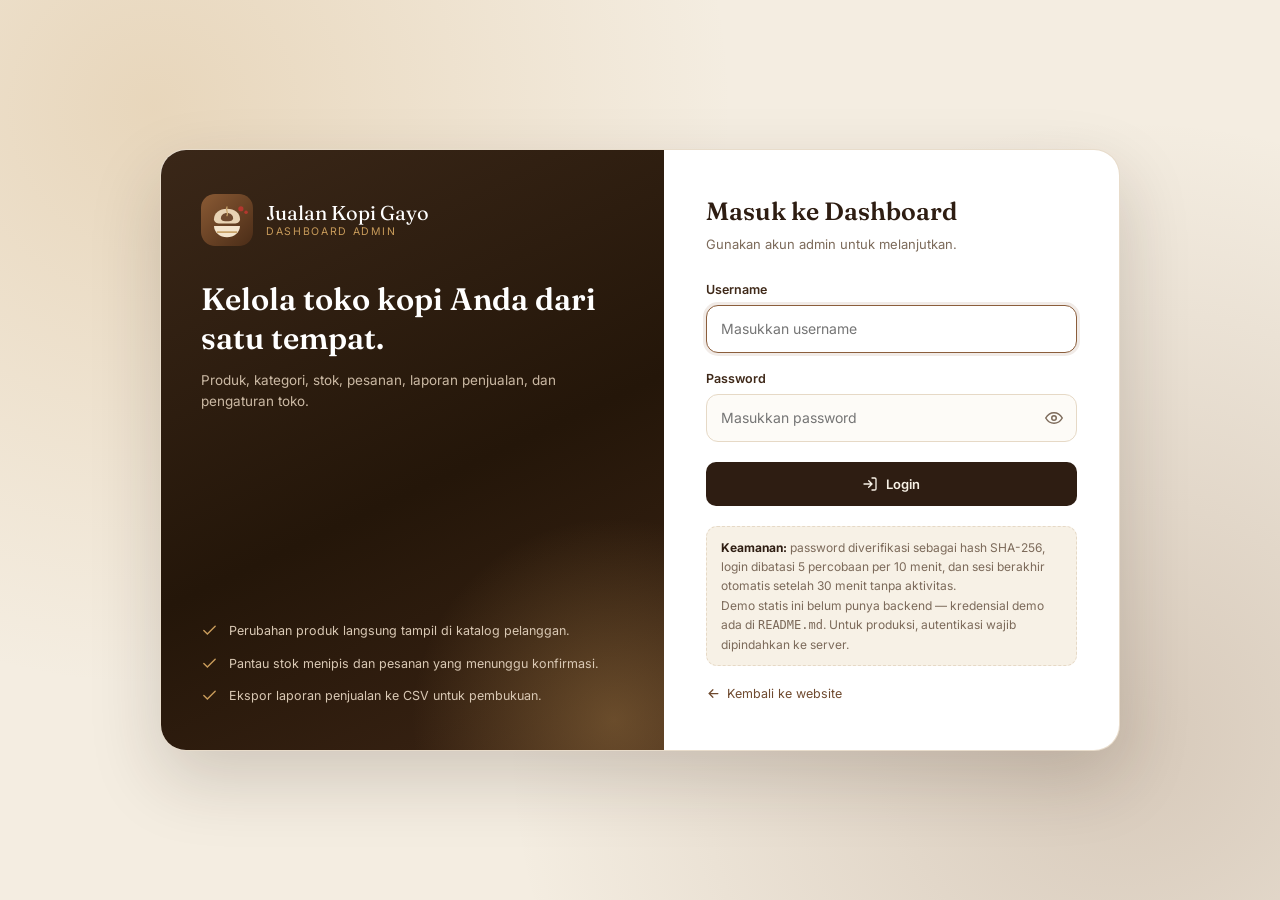
==== commit b89efb7b: "Add a client-side security layer and replace the vector art with real coffee photography. Implements" ====
--- a/admin.html
+++ b/admin.html
@@ -73,8 +73,8 @@
         </form>
 
         <div class="login-hint">
-          <strong>Akun demo:</strong> username <strong>admin</strong> · password <strong>admin</strong>.<br />
-          Kredensial ini hanya untuk demonstrasi. Untuk produksi, autentikasi wajib dipindahkan ke backend dengan password ter-hash dan session yang aman.
+          <strong>Keamanan:</strong> password diverifikasi sebagai hash SHA-256, login dibatasi 5 percobaan per 10 menit, dan sesi berakhir otomatis setelah 30 menit tanpa aktivitas.<br />
+          Demo statis ini belum punya backend — kredensial demo ada di <code>README.md</code>. Untuk produksi, autentikasi wajib dipindahkan ke server.
         </div>
 
         <a class="login-back" href="index.html">
@@ -181,6 +181,7 @@
   <div class="modal-root" id="modalRoot" aria-hidden="true"></div>
   <div class="toast-stack" id="toastStack" aria-live="polite"></div>
 
+  <script src="js/security.js"></script>
   <script src="js/data.js"></script>
   <script src="js/store.js"></script>
   <script src="js/admin.js"></script>
--- a/css/admin.css
+++ b/css/admin.css
@@ -881,3 +881,58 @@
   .login-brand { padding: 22px 20px; }
   .login-brand h1 { font-size: 21px; }
 }
+
+/* ---------- Panel keamanan ---------- */
+.security-panel .panel-body { padding-top: 4px; }
+.security-stats {
+  list-style: none;
+  margin: 0;
+  padding: 0;
+  display: grid;
+  grid-template-columns: repeat(auto-fit, minmax(215px, 1fr));
+  gap: 12px;
+}
+.security-stats li {
+  border: 1px solid rgba(46, 29, 18, 0.1);
+  border-radius: 12px;
+  padding: 12px 14px;
+  background: #fbf7f1;
+}
+.security-stats strong {
+  display: block;
+  font-size: 11.5px;
+  font-weight: 600;
+  letter-spacing: 0.04em;
+  text-transform: uppercase;
+  color: #7c6a5a;
+  margin-bottom: 4px;
+}
+.security-stats span { font-size: 13px; color: var(--dark); }
+.security-log-title {
+  margin: 22px 0 10px;
+  font-size: 11.5px;
+  font-weight: 600;
+  letter-spacing: 0.08em;
+  text-transform: uppercase;
+  color: #7c6a5a;
+}
+.security-log {
+  list-style: none;
+  margin: 0;
+  padding: 0;
+  max-height: 260px;
+  overflow: auto;
+  border: 1px solid rgba(46, 29, 18, 0.08);
+  border-radius: 12px;
+}
+.security-log li {
+  display: flex;
+  flex-direction: column;
+  gap: 2px;
+  padding: 10px 14px;
+  border-bottom: 1px solid rgba(46, 29, 18, 0.06);
+  font-size: 13px;
+}
+.security-log li:last-child { border-bottom: 0; }
+.security-log span { font-weight: 600; color: var(--dark); }
+.security-log small { color: #7c6a5a; font-size: 12px; }
